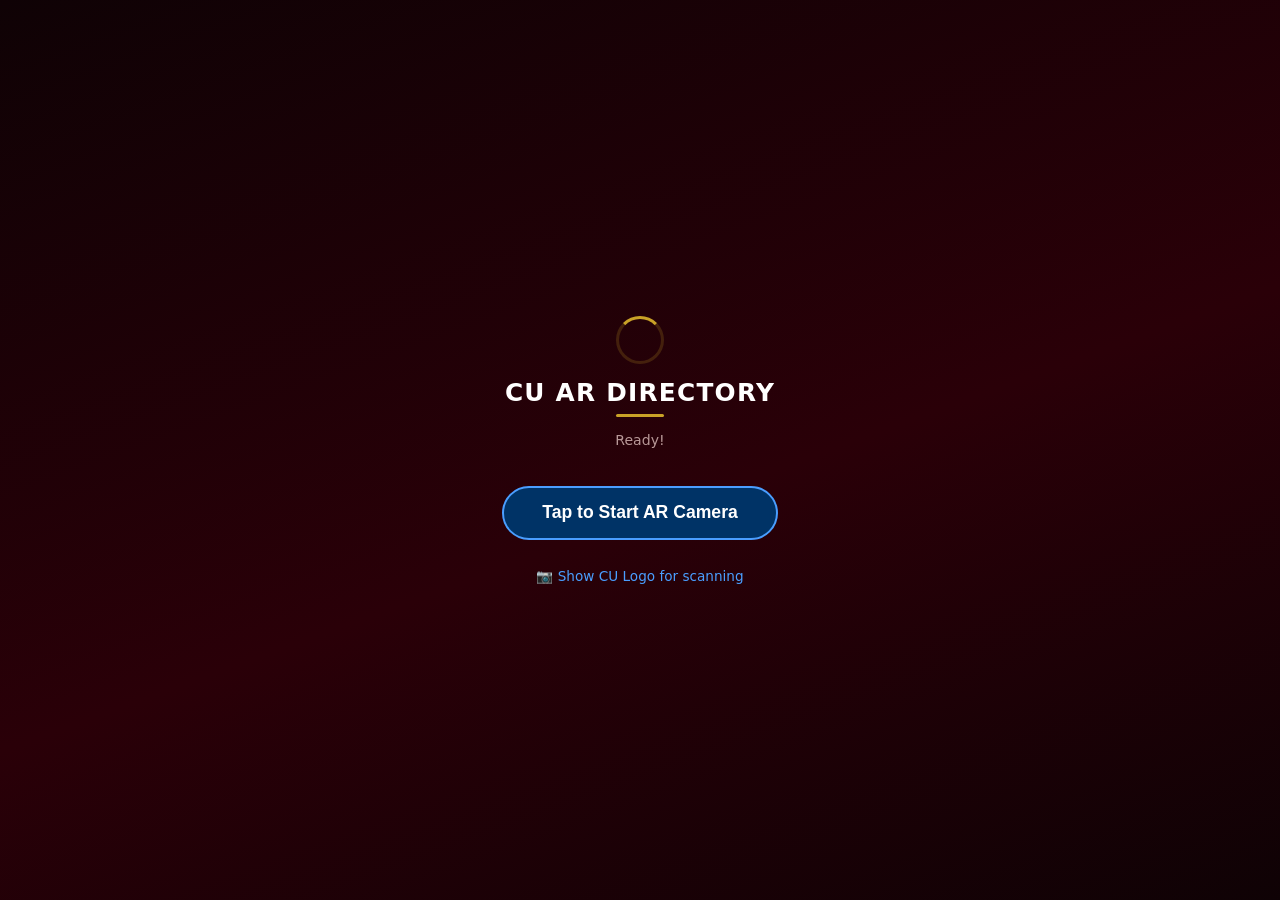
==== index.html @ 6912a51e "CU AR Department Directory: static site with 3D department mascots Co-Authored-By: Claude Opus 5.5 <" ====
<!DOCTYPE html>
<html lang="en">
<head>
<meta charset="UTF-8">
<meta name="viewport" content="width=device-width, initial-scale=1.0, user-scalable=no">
<title>CU AR Department Directory</title>
<link rel="stylesheet" href="css/style.css">
</head>
<body>
<div id="ar-container">
  <div id="loading-overlay">
    <div class="spinner" id="spinner"></div>
    <p class="loading-title">CU AR Directory</p>
    <p class="loading-sub" id="loading-sub">Loading AR engine...</p>
    <div id="progress-wrap" style="width:220px;height:10px;background:rgba(255,255,255,0.1);border-radius:9px;overflow:hidden;margin:0.5rem auto;display:none">
      <div id="progress-bar" style="height:100%;width:0%;background:#4a9eff;border-radius:9px;transition:width 0.3s"></div>
    </div>
    <button id="start-ar-btn"
      style="display:none;margin-top:1.5rem;padding:0.9rem 2.4rem;
             background:#003366;color:#fff;border:2px solid #4a9eff;
             border-radius:2rem;font-size:1.1rem;font-weight:700;cursor:pointer">
      Tap to Start AR Camera
    </button>
    <a href="target.html"
       style="display:block;margin-top:0.9rem;color:#4a9eff;font-size:0.85rem;text-decoration:none;">
      &#128247; Show CU Logo for scanning
    </a>
  </div>
  <div id="scan-hint" class="hidden">
    <p>Point camera at the <strong>CU Logo</strong></p>
  </div>
</div>
<script>
(function () {
  var sub  = document.getElementById('loading-sub');
  var wrap = document.getElementById('progress-wrap');
  var bar  = document.getElementById('progress-bar');

  var startTime = Date.now();
  wrap.style.display = 'block';
  sub.textContent    = 'Downloading AR engine (1.8 MB)...';

  var fakeTimer = setInterval(function () {
    var elapsed = (Date.now() - startTime) / 1000;
    var pct = Math.min(90, Math.round((1 - Math.exp(-elapsed / 30)) * 100));
    bar.style.width = pct + '%';
    sub.textContent = 'Downloading AR engine... ' + pct + '%';
  }, 500);

  var s = document.createElement('script');
  s.src = 'assets/mindar-bundle.js';
  s.onload = async function () {
    clearInterval(fakeTimer);
    bar.style.width = '100%';
    sub.textContent = 'AR engine loaded. Loading logos...';
    try {
      var res = await fetch('data/departments.json', { cache: 'no-cache' });
      var all = await res.json();
      window.DEPARTMENTS = all.map(function (d) {
        return { id: d.id, code: d.code, name: d.name, logo_path: d.logo_path };
      });
    } catch (e) {
      sub.textContent = '❌ Failed to load department list. Reload page.';
      sub.style.color = '#ff6666';
      return;
    }
    var s2 = document.createElement('script');
    s2.src = 'js/ar-main.js?v=' + Date.now() + '';
    s2.onerror = function () {
      sub.textContent = '❌ Failed to load AR logic. Reload page.';
      sub.style.color = '#ff6666';
    };
    document.head.appendChild(s2);
  };
  s.onerror = function () {
    clearInterval(fakeTimer);
    sub.textContent = '❌ Failed to load AR engine. Reload page.';
    sub.style.color = '#ff6666';
  };
  document.head.appendChild(s);
})();
</script>
</body>
</html>
---- css/style.css ----
/* ── Reset & Base ──────────────────────────────────────────────────────────── */
*, *::before, *::after { margin: 0; padding: 0; box-sizing: border-box; }

:root {
    --maroon:      #7a0019;
    --maroon-dark: #4a0010;
    --maroon-deep: #0f0205;
    --gold:        #c9a227;
    --gold-light:  #e2b93b;
    --gold-dim:    rgba(201, 162, 39, 0.15);
    --white:       #ffffff;
    --text-main:   #f5eaea;
    --text-muted:  #b89898;
    --card-bg:     rgba(255, 255, 255, 0.04);
    --card-border: rgba(201, 162, 39, 0.22);
    --shadow:      0 4px 24px rgba(0, 0, 0, 0.4);
}

body {
    font-family: 'Segoe UI', system-ui, -apple-system, sans-serif;
    background: var(--maroon-deep);
    color: var(--text-main);
    -webkit-font-smoothing: antialiased;
}

/* ── Spinner ─────────────────────────────────────────────────────────────── */
.spinner {
    width: 48px;
    height: 48px;
    border: 3px solid rgba(201, 162, 39, 0.2);
    border-top-color: var(--gold);
    border-radius: 50%;
    animation: spin 0.85s linear infinite;
    flex-shrink: 0;
}
@keyframes spin { to { transform: rotate(360deg); } }

/* ══════════════════════════════════════════════════════════════════
   AR PAGE
══════════════════════════════════════════════════════════════════ */
#ar-container {
    position: fixed;
    inset: 0;
    width: 100%;
    height: 100%;
    overflow: hidden;
}

/* Loading overlay */
#loading-overlay {
    position: fixed;
    inset: 0;
    background: linear-gradient(160deg, #0f0205 0%, #2a0008 55%, #0f0205 100%);
    display: flex;
    flex-direction: column;
    align-items: center;
    justify-content: center;
    gap: 0.9rem;
    z-index: 200;
    transition: opacity 0.4s;
}
#loading-overlay.hidden { display: none; }

.loading-title {
    font-size: 1.55rem;
    font-weight: 800;
    color: var(--white);
    letter-spacing: 0.05em;
    text-transform: uppercase;
}
.loading-title::after {
    content: '';
    display: block;
    width: 48px;
    height: 3px;
    background: var(--gold);
    border-radius: 2px;
    margin: 0.45rem auto 0;
}

.loading-sub {
    font-size: 0.88rem;
    color: var(--text-muted);
}

.error-msg {
    font-size: 0.95rem;
    color: #ff9090;
    text-align: center;
    line-height: 1.7;
    padding: 1rem 1.5rem;
    background: rgba(255, 60, 60, 0.07);
    border: 1px solid rgba(255, 60, 60, 0.2);
    border-radius: 0.75rem;
    max-width: 320px;
}

/* Scan hint */
#scan-hint {
    position: fixed;
    bottom: 2rem;
    left: 50%;
    transform: translateX(-50%);
    background: rgba(10, 0, 3, 0.8);
    backdrop-filter: blur(10px);
    -webkit-backdrop-filter: blur(10px);
    border: 1px solid rgba(201, 162, 39, 0.4);
    color: var(--text-main);
    padding: 0.65rem 1.5rem;
    border-radius: 2rem;
    font-size: 0.88rem;
    text-align: center;
    z-index: 100;
    white-space: nowrap;
}
#scan-hint strong { color: var(--gold-light); }
#scan-hint.hidden { display: none; }

/* ══════════════════════════════════════════════════════════════════
   DEPARTMENT PAGE
══════════════════════════════════════════════════════════════════ */
body.dept-page {
    overflow-y: auto;
    min-height: 100vh;
    background: linear-gradient(160deg, #0f0205 0%, #200008 50%, #0f0205 100%);
}

.dept-container {
    max-width: 760px;
    margin: 0 auto;
    padding: 1.5rem 1.25rem 3.5rem;
}

/* Back button */
.back-btn {
    display: inline-flex;
    align-items: center;
    gap: 0.45rem;
    background: rgba(255,255,255,0.04);
    color: var(--text-muted);
    border: 1px solid rgba(255,255,255,0.1);
    padding: 0.5rem 1.2rem;
    border-radius: 2rem;
    cursor: pointer;
    font-size: 0.85rem;
    font-family: inherit;
    margin-bottom: 1.5rem;
    transition: color 0.2s, border-color 0.2s, background 0.2s;
}
.back-btn:hover {
    color: var(--gold-light);
    border-color: rgba(201, 162, 39, 0.4);
    background: rgba(201, 162, 39, 0.07);
}
.back-btn:active { transform: scale(0.97); }

/* Department header */
.dept-header {
    display: flex;
    align-items: center;
    gap: 1.5rem;
    padding: 1.5rem;
    background: linear-gradient(135deg, rgba(122, 0, 25, 0.35), rgba(74, 0, 16, 0.2));
    border: 1px solid var(--card-border);
    border-radius: 1.1rem;
    margin-bottom: 1rem;
    box-shadow: var(--shadow);
    position: relative;
    overflow: hidden;
}
.dept-header::before {
    content: '';
    position: absolute;
    left: 0; top: 0; bottom: 0;
    width: 4px;
    background: linear-gradient(to bottom, var(--gold), var(--gold-light));
}

.dept-logo {
    width: 88px;
    height: 88px;
    object-fit: contain;
    flex-shrink: 0;
    border-radius: 0.6rem;
    background: rgba(255,255,255,0.06);
    padding: 6px;
}

.dept-code {
    display: inline-block;
    background: var(--gold-dim);
    color: var(--gold-light);
    border: 1px solid rgba(201, 162, 39, 0.35);
    padding: 0.18rem 0.7rem;
    border-radius: 0.3rem;
    font-size: 0.75rem;
    font-weight: 700;
    letter-spacing: 0.1em;
    text-transform: uppercase;
    margin-bottom: 0.5rem;
}

.dept-title h1 {
    font-size: 1.15rem;
    font-weight: 700;
    line-height: 1.4;
    color: var(--white);
}

/* Cards */
.dept-card {
    background: rgba(122, 0, 25, 0.12);
    border: 1px solid var(--card-border);
    border-radius: 1.1rem;
    padding: 1.4rem 1.5rem;
    margin-bottom: 1rem;
    box-shadow: var(--shadow);
}

.card-label {
    font-size: 0.7rem;
    font-weight: 700;
    letter-spacing: 0.12em;
    text-transform: uppercase;
    color: var(--gold);
    margin-bottom: 0.9rem;
    display: flex;
    align-items: center;
    gap: 0.5rem;
}
.card-label::before {
    content: '';
    display: inline-block;
    width: 14px;
    height: 2px;
    background: var(--gold);
    border-radius: 1px;
}

.dept-card p {
    color: #d4b8bb;
    font-size: 0.93rem;
    line-height: 1.8;
}

/* Programs list */
.programs-list {
    list-style: none;
    display: flex;
    flex-direction: column;
    gap: 0.5rem;
}
.programs-list li {
    color: #d4b8bb;
    font-size: 0.9rem;
    line-height: 1.5;
    padding: 0.55rem 1rem;
    background: rgba(201, 162, 39, 0.06);
    border-left: 3px solid var(--gold);
    border-radius: 0 0.45rem 0.45rem 0;
    transition: background 0.2s;
}
.programs-list li:hover {
    background: rgba(201, 162, 39, 0.12);
}

/* 3D viewer */
#mascot-viewer {
    width: 100%;
    border-radius: 0.7rem;
    overflow: hidden;
    background: #0f0205;
    min-height: 380px;
    position: relative;
    border: 1px solid rgba(201, 162, 39, 0.12);
}

.viewer-loading {
    display: flex;
    flex-direction: column;
    align-items: center;
    justify-content: center;
    gap: 0.75rem;
    height: 380px;
    color: var(--text-muted);
    font-size: 0.85rem;
}

.viewer-hint {
    text-align: center;
    color: var(--text-muted);
    font-size: 0.75rem;
    margin-top: 0.6rem;
    letter-spacing: 0.03em;
}

/* ── Responsive ──────────────────────────────────────────────────────────── */
@media (max-width: 480px) {
    .dept-header {
        flex-direction: column;
        text-align: center;
        padding-left: 1.5rem;
    }
    .dept-header::before { display: none; }
    .dept-title h1 { font-size: 1rem; }
    .dept-logo { width: 70px; height: 70px; }
    .card-label { justify-content: flex-start; }
}
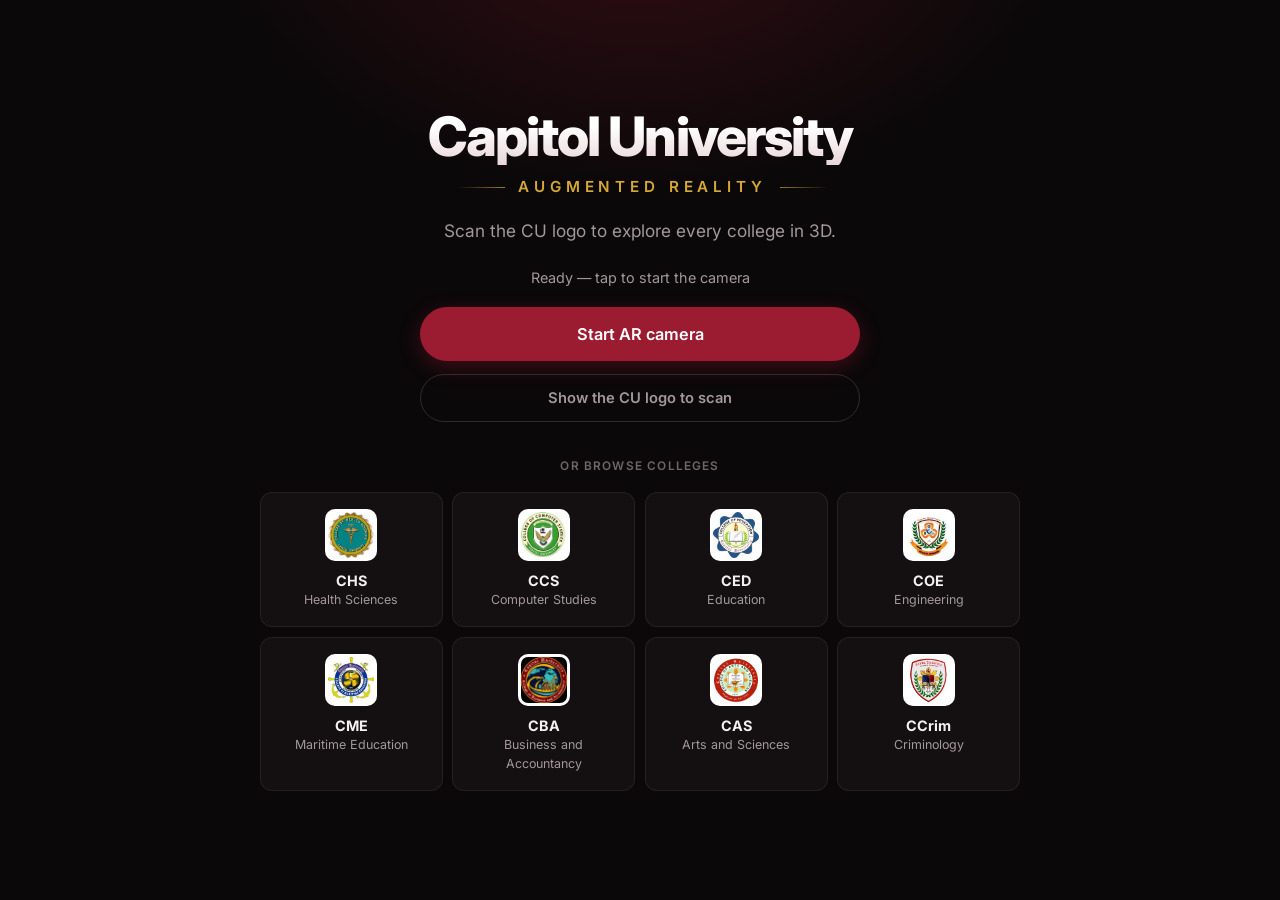
==== commit c9929b60: "Redesign: compact modern UI, lettering wordmark, college browse grid, responsive layout Co-Authored-" ====
--- a/index.html
+++ b/index.html
@@ -3,31 +3,32 @@
 <head>
 <meta charset="UTF-8">
 <meta name="viewport" content="width=device-width, initial-scale=1.0, user-scalable=no">
-<title>CU AR Department Directory</title>
+<title>Capitol University AR</title>
+<link rel="preconnect" href="https://fonts.googleapis.com">
+<link rel="preconnect" href="https://fonts.gstatic.com" crossorigin>
+<link href="https://fonts.googleapis.com/css2?family=Inter:wght@400;500;600;700;800&display=swap" rel="stylesheet">
 <link rel="stylesheet" href="css/style.css">
+<meta name="theme-color" content="#0b0809">
 </head>
 <body>
 <div id="ar-container">
   <div id="loading-overlay">
-    <div class="spinner" id="spinner"></div>
-    <p class="loading-title">CU AR Directory</p>
-    <p class="loading-sub" id="loading-sub">Loading AR engine...</p>
-    <div id="progress-wrap" style="width:220px;height:10px;background:rgba(255,255,255,0.1);border-radius:9px;overflow:hidden;margin:0.5rem auto;display:none">
-      <div id="progress-bar" style="height:100%;width:0%;background:#4a9eff;border-radius:9px;transition:width 0.3s"></div>
+    <div class="intro">
+      <header class="wordmark">
+        <h1>Capitol University</h1>
+        <p>Augmented Reality</p>
+      </header>
+      <p class="lead">Scan the CU logo to explore every college in 3D.</p>
+      <div class="status"><div class="spinner" id="spinner"></div><span class="loading-sub" id="loading-sub">Loading AR engine…</span></div>
+      <div id="progress-wrap" class="progress"><div id="progress-bar"></div></div>
+      <button id="start-ar-btn" class="btn btn-primary">Start AR camera</button>
+      <a href="target.html" class="btn btn-ghost">Show the CU logo to scan</a>
+      <p class="eyebrow section-label">Or browse colleges</p>
+      <div class="dept-grid" id="dept-grid"></div>
     </div>
-    <button id="start-ar-btn"
-      style="display:none;margin-top:1.5rem;padding:0.9rem 2.4rem;
-             background:#003366;color:#fff;border:2px solid #4a9eff;
-             border-radius:2rem;font-size:1.1rem;font-weight:700;cursor:pointer">
-      Tap to Start AR Camera
-    </button>
-    <a href="target.html"
-       style="display:block;margin-top:0.9rem;color:#4a9eff;font-size:0.85rem;text-decoration:none;">
-      &#128247; Show CU Logo for scanning
-    </a>
   </div>
   <div id="scan-hint" class="hidden">
-    <p>Point camera at the <strong>CU Logo</strong></p>
+    <span>Point your camera at the <strong>CU logo</strong></span>
   </div>
 </div>
 <script>
@@ -36,15 +37,32 @@
   var wrap = document.getElementById('progress-wrap');
   var bar  = document.getElementById('progress-bar');
 
+  fetch('data/departments.json', { cache: 'no-cache' }).then(function (r) { return r.json(); }).then(function (all) {
+    var grid = document.getElementById('dept-grid');
+    all.forEach(function (d) {
+      var a = document.createElement('a');
+      a.className = 'dept-tile';
+      a.href = 'department.html?id=' + d.id;
+      var img = document.createElement('img');
+      img.src = d.logo_path; img.alt = ''; img.loading = 'lazy';
+      var t = document.createElement('div');
+      var b = document.createElement('b'); b.textContent = d.code;
+      var sp = document.createElement('span'); sp.textContent = d.name.replace(/^College of /, '');
+      t.appendChild(b); t.appendChild(sp);
+      a.appendChild(img); a.appendChild(t);
+      grid.appendChild(a);
+    });
+  }).catch(function () {});
+
   var startTime = Date.now();
   wrap.style.display = 'block';
-  sub.textContent    = 'Downloading AR engine (1.8 MB)...';
+  sub.textContent    = 'Downloading AR engine (1.8 MB)…';
 
   var fakeTimer = setInterval(function () {
     var elapsed = (Date.now() - startTime) / 1000;
     var pct = Math.min(90, Math.round((1 - Math.exp(-elapsed / 30)) * 100));
     bar.style.width = pct + '%';
-    sub.textContent = 'Downloading AR engine... ' + pct + '%';
+    sub.textContent = 'Downloading AR engine… ' + pct + '%';
   }, 500);
 
   var s = document.createElement('script');
@@ -52,7 +70,7 @@
   s.onload = async function () {
     clearInterval(fakeTimer);
     bar.style.width = '100%';
-    sub.textContent = 'AR engine loaded. Loading logos...';
+    sub.textContent = 'AR engine loaded. Loading logos…';
     try {
       var res = await fetch('data/departments.json', { cache: 'no-cache' });
       var all = await res.json();
--- a/css/style.css
+++ b/css/style.css
@@ -1,308 +1,317 @@
-/* ── Reset & Base ──────────────────────────────────────────────────────────── */
+/* ── CU AR Directory — compact modern theme ─────────────────────────────── */
 *, *::before, *::after { margin: 0; padding: 0; box-sizing: border-box; }
 
 :root {
-    --maroon:      #7a0019;
-    --maroon-dark: #4a0010;
-    --maroon-deep: #0f0205;
-    --gold:        #c9a227;
-    --gold-light:  #e2b93b;
-    --gold-dim:    rgba(201, 162, 39, 0.15);
-    --white:       #ffffff;
-    --text-main:   #f5eaea;
-    --text-muted:  #b89898;
-    --card-bg:     rgba(255, 255, 255, 0.04);
-    --card-border: rgba(201, 162, 39, 0.22);
-    --shadow:      0 4px 24px rgba(0, 0, 0, 0.4);
-}
-
+    --bg:        #0b0809;
+    --surface:   #141011;
+    --surface-2: #1c1617;
+    --border:    rgba(255, 255, 255, 0.07);
+    --border-hi: rgba(255, 255, 255, 0.14);
+    --text:      #f4eff0;
+    --muted:     #a3979a;
+    --faint:     #6f6466;
+    --maroon:    #9b1b30;
+    --maroon-hi: #b8233b;
+    --gold:      #d6a935;
+    --radius:    14px;
+    --radius-sm: 10px;
+    --ease:      cubic-bezier(.2, .7, .3, 1);
+}
+
+html { -webkit-text-size-adjust: 100%; }
 body {
-    font-family: 'Segoe UI', system-ui, -apple-system, sans-serif;
-    background: var(--maroon-deep);
-    color: var(--text-main);
+    font-family: 'Inter', system-ui, -apple-system, 'Segoe UI', sans-serif;
+    background: var(--bg);
+    color: var(--text);
+    font-size: 15px;
+    line-height: 1.5;
     -webkit-font-smoothing: antialiased;
 }
-
-/* ── Spinner ─────────────────────────────────────────────────────────────── */
+a { color: inherit; text-decoration: none; }
+img { display: block; }
+:focus-visible { outline: 2px solid var(--gold); outline-offset: 2px; }
+
+/* ── Shared bits ────────────────────────────────────────────────────────── */
 .spinner {
-    width: 48px;
-    height: 48px;
-    border: 3px solid rgba(201, 162, 39, 0.2);
+    width: 16px; height: 16px;
+    border: 2px solid rgba(255, 255, 255, 0.12);
     border-top-color: var(--gold);
     border-radius: 50%;
-    animation: spin 0.85s linear infinite;
+    animation: spin .8s linear infinite;
     flex-shrink: 0;
 }
 @keyframes spin { to { transform: rotate(360deg); } }
-
-/* ══════════════════════════════════════════════════════════════════
-   AR PAGE
-══════════════════════════════════════════════════════════════════ */
-#ar-container {
-    position: fixed;
-    inset: 0;
+@keyframes rise { from { opacity: 0; transform: translateY(8px); } to { opacity: 1; transform: none; } }
+
+.btn {
+    display: flex; align-items: center; justify-content: center; gap: .5rem;
     width: 100%;
-    height: 100%;
-    overflow: hidden;
-}
-
-/* Loading overlay */
+    height: 46px;
+    padding: 0 1.2rem;
+    border-radius: 999px;
+    font-family: inherit; font-weight: 600; font-size: .95rem; line-height: 1;
+    border: 1px solid transparent;
+    cursor: pointer;
+    transition: background .2s, border-color .2s, transform .1s;
+}
+.btn:active { transform: scale(.98); }
+.btn-primary { background: var(--maroon); color: #fff; box-shadow: 0 6px 20px rgba(155, 27, 48, .35); }
+.btn-primary:hover { background: var(--maroon-hi); }
+.btn-ghost { background: transparent; color: var(--muted); border-color: var(--border-hi); height: 40px; font-size: .85rem; }
+.btn-ghost:hover { color: var(--text); border-color: rgba(255, 255, 255, .25); }
+
+.eyebrow {
+    font-size: .7rem; font-weight: 600;
+    letter-spacing: .1em; text-transform: uppercase;
+    color: var(--faint);
+}
+
+.chip {
+    display: inline-block;
+    font-size: .7rem; font-weight: 700; letter-spacing: .06em;
+    color: var(--gold);
+    background: rgba(214, 169, 53, .1);
+    padding: .2rem .55rem;
+    border-radius: 6px;
+}
+
+/* ══════════════════════════════════════════════════════════════════════════
+   AR / HOME PAGE
+══════════════════════════════════════════════════════════════════════════ */
+#ar-container { position: fixed; inset: 0; overflow: hidden; }
+
 #loading-overlay {
-    position: fixed;
-    inset: 0;
-    background: linear-gradient(160deg, #0f0205 0%, #2a0008 55%, #0f0205 100%);
-    display: flex;
-    flex-direction: column;
-    align-items: center;
-    justify-content: center;
-    gap: 0.9rem;
+    position: fixed; inset: 0;
     z-index: 200;
-    transition: opacity 0.4s;
+    overflow-y: auto;
+    background:
+        radial-gradient(600px 400px at 50% -10%, rgba(155, 27, 48, .28), transparent 70%),
+        var(--bg);
+    display: flex; flex-direction: column; align-items: center; justify-content: center;
+    padding: 2rem 16px;
 }
 #loading-overlay.hidden { display: none; }
 
-.loading-title {
-    font-size: 1.55rem;
+.intro {
+    width: 100%; max-width: 560px;
+    display: flex; flex-direction: column; gap: .85rem;
+    animation: rise .5s var(--ease) both;
+}
+
+/* Lettering wordmark */
+.wordmark { text-align: center; margin-bottom: .35rem; }
+.wordmark h1 {
+    font-size: clamp(2.1rem, 8.5vw, 3.4rem);
     font-weight: 800;
-    color: var(--white);
-    letter-spacing: 0.05em;
-    text-transform: uppercase;
-}
-.loading-title::after {
-    content: '';
-    display: block;
-    width: 48px;
-    height: 3px;
-    background: var(--gold);
-    border-radius: 2px;
-    margin: 0.45rem auto 0;
-}
-
-.loading-sub {
-    font-size: 0.88rem;
-    color: var(--text-muted);
-}
-
-.error-msg {
-    font-size: 0.95rem;
-    color: #ff9090;
-    text-align: center;
-    line-height: 1.7;
-    padding: 1rem 1.5rem;
-    background: rgba(255, 60, 60, 0.07);
-    border: 1px solid rgba(255, 60, 60, 0.2);
-    border-radius: 0.75rem;
-    max-width: 320px;
-}
-
-/* Scan hint */
-#scan-hint {
-    position: fixed;
-    bottom: 2rem;
-    left: 50%;
-    transform: translateX(-50%);
-    background: rgba(10, 0, 3, 0.8);
-    backdrop-filter: blur(10px);
-    -webkit-backdrop-filter: blur(10px);
-    border: 1px solid rgba(201, 162, 39, 0.4);
-    color: var(--text-main);
-    padding: 0.65rem 1.5rem;
-    border-radius: 2rem;
-    font-size: 0.88rem;
-    text-align: center;
-    z-index: 100;
-    white-space: nowrap;
-}
-#scan-hint strong { color: var(--gold-light); }
-#scan-hint.hidden { display: none; }
-
-/* ══════════════════════════════════════════════════════════════════
-   DEPARTMENT PAGE
-══════════════════════════════════════════════════════════════════ */
-body.dept-page {
-    overflow-y: auto;
-    min-height: 100vh;
-    background: linear-gradient(160deg, #0f0205 0%, #200008 50%, #0f0205 100%);
-}
-
-.dept-container {
-    max-width: 760px;
-    margin: 0 auto;
-    padding: 1.5rem 1.25rem 3.5rem;
-}
-
-/* Back button */
-.back-btn {
-    display: inline-flex;
-    align-items: center;
-    gap: 0.45rem;
-    background: rgba(255,255,255,0.04);
-    color: var(--text-muted);
-    border: 1px solid rgba(255,255,255,0.1);
-    padding: 0.5rem 1.2rem;
-    border-radius: 2rem;
-    cursor: pointer;
-    font-size: 0.85rem;
-    font-family: inherit;
-    margin-bottom: 1.5rem;
-    transition: color 0.2s, border-color 0.2s, background 0.2s;
-}
-.back-btn:hover {
-    color: var(--gold-light);
-    border-color: rgba(201, 162, 39, 0.4);
-    background: rgba(201, 162, 39, 0.07);
-}
-.back-btn:active { transform: scale(0.97); }
-
-/* Department header */
-.dept-header {
-    display: flex;
-    align-items: center;
-    gap: 1.5rem;
-    padding: 1.5rem;
-    background: linear-gradient(135deg, rgba(122, 0, 25, 0.35), rgba(74, 0, 16, 0.2));
-    border: 1px solid var(--card-border);
-    border-radius: 1.1rem;
-    margin-bottom: 1rem;
-    box-shadow: var(--shadow);
-    position: relative;
-    overflow: hidden;
-}
-.dept-header::before {
-    content: '';
-    position: absolute;
-    left: 0; top: 0; bottom: 0;
-    width: 4px;
-    background: linear-gradient(to bottom, var(--gold), var(--gold-light));
-}
-
-.dept-logo {
-    width: 88px;
-    height: 88px;
-    object-fit: contain;
-    flex-shrink: 0;
-    border-radius: 0.6rem;
-    background: rgba(255,255,255,0.06);
-    padding: 6px;
-}
-
-.dept-code {
-    display: inline-block;
-    background: var(--gold-dim);
-    color: var(--gold-light);
-    border: 1px solid rgba(201, 162, 39, 0.35);
-    padding: 0.18rem 0.7rem;
-    border-radius: 0.3rem;
-    font-size: 0.75rem;
-    font-weight: 700;
-    letter-spacing: 0.1em;
-    text-transform: uppercase;
-    margin-bottom: 0.5rem;
-}
-
-.dept-title h1 {
-    font-size: 1.15rem;
-    font-weight: 700;
-    line-height: 1.4;
-    color: var(--white);
-}
-
-/* Cards */
-.dept-card {
-    background: rgba(122, 0, 25, 0.12);
-    border: 1px solid var(--card-border);
-    border-radius: 1.1rem;
-    padding: 1.4rem 1.5rem;
-    margin-bottom: 1rem;
-    box-shadow: var(--shadow);
-}
-
-.card-label {
-    font-size: 0.7rem;
-    font-weight: 700;
-    letter-spacing: 0.12em;
+    line-height: 1.02;
+    letter-spacing: -.035em;
+    background: linear-gradient(180deg, #ffffff 30%, #e8d6d9 100%);
+    -webkit-background-clip: text; background-clip: text;
+    color: transparent;
+}
+.wordmark p {
+    display: flex; align-items: center; justify-content: center; gap: .8rem;
+    margin-top: .7rem;
+    font-size: clamp(.78rem, 2.8vw, .95rem);
+    font-weight: 600;
+    letter-spacing: .32em;
     text-transform: uppercase;
     color: var(--gold);
-    margin-bottom: 0.9rem;
-    display: flex;
-    align-items: center;
-    gap: 0.5rem;
-}
-.card-label::before {
-    content: '';
-    display: inline-block;
-    width: 14px;
-    height: 2px;
-    background: var(--gold);
-    border-radius: 1px;
-}
-
-.dept-card p {
-    color: #d4b8bb;
-    font-size: 0.93rem;
-    line-height: 1.8;
-}
-
-/* Programs list */
-.programs-list {
-    list-style: none;
-    display: flex;
-    flex-direction: column;
-    gap: 0.5rem;
-}
+    padding-left: .32em; /* balance the trailing letter-spacing */
+}
+.wordmark p::before, .wordmark p::after {
+    content: ''; height: 1px; width: clamp(24px, 8vw, 48px);
+    background: linear-gradient(90deg, transparent, rgba(214, 169, 53, .7));
+}
+.wordmark p::after { transform: scaleX(-1); }
+
+.lead {
+    text-align: center;
+    color: var(--muted);
+    font-size: clamp(.98rem, 3.6vw, 1.08rem);
+    margin-bottom: .6rem;
+}
+
+.status {
+    display: flex; align-items: center; justify-content: center; gap: .6rem;
+    font-size: .9rem; color: var(--muted); min-height: 22px;
+}
+.progress { display: none; height: 5px; background: var(--surface-2); border-radius: 99px; overflow: hidden; }
+#progress-bar { height: 100%; width: 0; background: linear-gradient(90deg, var(--maroon-hi), var(--gold)); border-radius: 99px; transition: width .3s; }
+
+.intro .btn { height: 54px; font-size: 1.02rem; }
+.intro .btn-ghost { height: 48px; font-size: .92rem; }
+#start-ar-btn { display: none; margin-top: .25rem; }
+
+.section-label { margin: 1.4rem 0 .15rem; text-align: center; font-size: .74rem; }
+
+.dept-grid { display: grid; grid-template-columns: repeat(2, minmax(0, 1fr)); gap: .6rem; }
+.dept-tile {
+    display: flex; align-items: center; gap: .75rem;
+    padding: .7rem .8rem;
+    background: var(--surface);
+    border: 1px solid var(--border);
+    border-radius: 12px;
+    transition: border-color .2s, background .2s, transform .15s;
+    min-width: 0;
+}
+.dept-tile:hover { border-color: var(--border-hi); background: var(--surface-2); transform: translateY(-1px); }
+.dept-tile img { width: 40px; height: 40px; border-radius: 10px; object-fit: contain; background: #fff; padding: 3px; flex-shrink: 0; }
+.dept-tile b { display: block; font-size: .9rem; font-weight: 700; }
+.dept-tile span { display: block; font-size: .78rem; color: var(--muted); white-space: nowrap; overflow: hidden; text-overflow: ellipsis; }
+.dept-tile > div { min-width: 0; }
+
+/* Very small phones: one college per row so names stay readable */
+@media (max-width: 359px) {
+    .dept-grid { grid-template-columns: 1fr; }
+}
+/* Tablets / desktop: wider column, 4 colleges per row */
+@media (min-width: 860px) {
+    .intro { max-width: 760px; }
+    .intro > .status, .intro > .progress, .intro > .btn, .intro > .lead {
+        width: 100%; max-width: 440px; align-self: center;
+    }
+    .dept-grid { grid-template-columns: repeat(4, minmax(0, 1fr)); }
+    .dept-tile { flex-direction: column; text-align: center; padding: 1rem .75rem; gap: .55rem; }
+    .dept-tile img { width: 52px; height: 52px; }
+    .dept-tile span { white-space: normal; }
+}
+/* Short landscape phones: don't vertically centre (would clip) */
+@media (max-height: 600px) {
+    #loading-overlay { justify-content: flex-start; }
+}
+
+.error-msg {
+    font-size: .9rem; color: #ffb3b3; text-align: center; line-height: 1.7;
+    padding: 1rem 1.25rem; max-width: 340px;
+    background: rgba(255, 70, 70, .06);
+    border: 1px solid rgba(255, 70, 70, .2);
+    border-radius: var(--radius);
+}
+
+#scan-hint {
+    position: fixed; bottom: calc(1.25rem + env(safe-area-inset-bottom)); left: 50%;
+    transform: translateX(-50%);
+    z-index: 100;
+    display: flex; align-items: center; gap: .5rem;
+    padding: .55rem 1rem;
+    background: rgba(11, 8, 9, .72);
+    backdrop-filter: blur(12px); -webkit-backdrop-filter: blur(12px);
+    border: 1px solid var(--border-hi);
+    border-radius: 999px;
+    font-size: .82rem; white-space: nowrap;
+}
+#scan-hint::before {
+    content: ''; width: 8px; height: 8px; border-radius: 50%;
+    background: var(--gold); box-shadow: 0 0 0 4px rgba(214, 169, 53, .2);
+    animation: pulse 1.6s ease-in-out infinite;
+}
+@keyframes pulse { 50% { box-shadow: 0 0 0 7px rgba(214, 169, 53, 0); } }
+#scan-hint strong { color: var(--gold); font-weight: 600; }
+#scan-hint.hidden { display: none; }
+
+/* ══════════════════════════════════════════════════════════════════════════
+   DEPARTMENT PAGE
+══════════════════════════════════════════════════════════════════════════ */
+body.dept-page {
+    min-height: 100vh;
+    background:
+        radial-gradient(700px 360px at 50% -120px, rgba(155, 27, 48, .22), transparent 70%),
+        var(--bg);
+}
+
+.topbar {
+    position: sticky; top: 0; z-index: 10;
+    display: flex; align-items: center; gap: .6rem;
+    height: 56px; padding: 0 16px;
+    background: rgba(11, 8, 9, .75);
+    backdrop-filter: blur(12px); -webkit-backdrop-filter: blur(12px);
+    border-bottom: 1px solid var(--border);
+}
+.icon-btn {
+    width: 36px; height: 36px; border-radius: 10px;
+    display: grid; place-items: center;
+    background: var(--surface); border: 1px solid var(--border);
+    color: var(--text); cursor: pointer; font: inherit;
+    transition: border-color .2s, background .2s;
+}
+.icon-btn:hover { border-color: var(--border-hi); background: var(--surface-2); }
+.icon-btn svg { width: 18px; height: 18px; }
+.topbar-title { font-size: .92rem; font-weight: 700; letter-spacing: -.01em; color: var(--text); }
+.topbar-title span { color: var(--gold); font-weight: 700; margin-left: .15rem; }
+
+.dept-container {
+    max-width: 1040px; margin: 0 auto;
+    padding: 1.25rem 16px 3rem;
+    animation: rise .45s var(--ease) both;
+}
+
+.dept-hero { display: flex; align-items: center; gap: .9rem; margin-bottom: 1.1rem; }
+.dept-logo {
+    width: 60px; height: 60px; flex-shrink: 0;
+    object-fit: contain;
+    background: #fff; padding: 4px;
+    border-radius: 14px;
+    box-shadow: 0 0 0 1px var(--border-hi), 0 8px 24px rgba(0, 0, 0, .35);
+}
+.dept-title h1 { font-size: 1.3rem; font-weight: 700; line-height: 1.25; letter-spacing: -.015em; margin-top: .3rem; }
+
+.dept-layout { display: grid; gap: .75rem; }
+
+.card {
+    background: var(--surface);
+    border: 1px solid var(--border);
+    border-radius: var(--radius);
+    padding: 1rem 1.1rem;
+}
+.card-head { display: flex; align-items: center; justify-content: space-between; margin-bottom: .6rem; }
+.card-head h2 { font-size: .95rem; font-weight: 650; }
+.card-head .count { font-size: .75rem; color: var(--faint); }
+.card p { color: var(--muted); font-size: .9rem; line-height: 1.65; }
+
+.programs-list { list-style: none; counter-reset: prog; }
 .programs-list li {
-    color: #d4b8bb;
-    font-size: 0.9rem;
-    line-height: 1.5;
-    padding: 0.55rem 1rem;
-    background: rgba(201, 162, 39, 0.06);
-    border-left: 3px solid var(--gold);
-    border-radius: 0 0.45rem 0.45rem 0;
-    transition: background 0.2s;
-}
-.programs-list li:hover {
-    background: rgba(201, 162, 39, 0.12);
-}
-
-/* 3D viewer */
-#mascot-viewer {
-    width: 100%;
-    border-radius: 0.7rem;
-    overflow: hidden;
-    background: #0f0205;
-    min-height: 380px;
-    position: relative;
-    border: 1px solid rgba(201, 162, 39, 0.12);
-}
-
+    counter-increment: prog;
+    display: flex; gap: .7rem; align-items: baseline;
+    padding: .55rem 0;
+    font-size: .88rem; color: #ddd3d4;
+    border-top: 1px solid var(--border);
+}
+.programs-list li:first-child { border-top: 0; padding-top: .1rem; }
+.programs-list li::before {
+    content: counter(prog, decimal-leading-zero);
+    font-size: .72rem; font-weight: 600; color: var(--gold);
+    font-variant-numeric: tabular-nums;
+    flex-shrink: 0;
+}
+
+/* Mascot viewer card */
+.viewer-card { padding: 0; overflow: hidden; }
+.viewer-card .card-head { padding: .85rem 1.1rem .7rem; margin: 0; }
+.viewer-card .card-head h2 { display: flex; flex-direction: column; gap: .1rem; }
+.viewer-card .card-head h2 .eyebrow { font-size: .65rem; }
+#mascot-viewer { position: relative; width: 100%; height: 340px; background: #050404; }
 .viewer-loading {
-    display: flex;
-    flex-direction: column;
-    align-items: center;
-    justify-content: center;
-    gap: 0.75rem;
-    height: 380px;
-    color: var(--text-muted);
-    font-size: 0.85rem;
-}
-
+    height: 100%;
+    display: flex; align-items: center; justify-content: center; gap: .6rem;
+    color: var(--muted); font-size: .82rem;
+}
 .viewer-hint {
-    text-align: center;
-    color: var(--text-muted);
-    font-size: 0.75rem;
-    margin-top: 0.6rem;
-    letter-spacing: 0.03em;
-}
-
-/* ── Responsive ──────────────────────────────────────────────────────────── */
-@media (max-width: 480px) {
-    .dept-header {
-        flex-direction: column;
-        text-align: center;
-        padding-left: 1.5rem;
-    }
-    .dept-header::before { display: none; }
-    .dept-title h1 { font-size: 1rem; }
-    .dept-logo { width: 70px; height: 70px; }
-    .card-label { justify-content: flex-start; }
-}
+    display: flex; align-items: center; gap: .35rem;
+    font-size: .72rem; color: var(--faint);
+}
+
+/* Desktop: viewer left, info right */
+@media (min-width: 860px) {
+    .dept-layout { grid-template-columns: 1.15fr 1fr; align-items: start; }
+    .viewer-card { position: sticky; top: 72px; }
+    #mascot-viewer { height: 440px; }
+    .dept-info { display: grid; gap: .75rem; }
+    .dept-hero { margin-bottom: 1.4rem; }
+    .dept-title h1 { font-size: 1.55rem; }
+}
+@media (max-width: 859px) { .dept-info { display: grid; gap: .75rem; } }
+
+@media (prefers-reduced-motion: reduce) {
+    *, *::before, *::after { animation: none !important; transition: none !important; }
+}
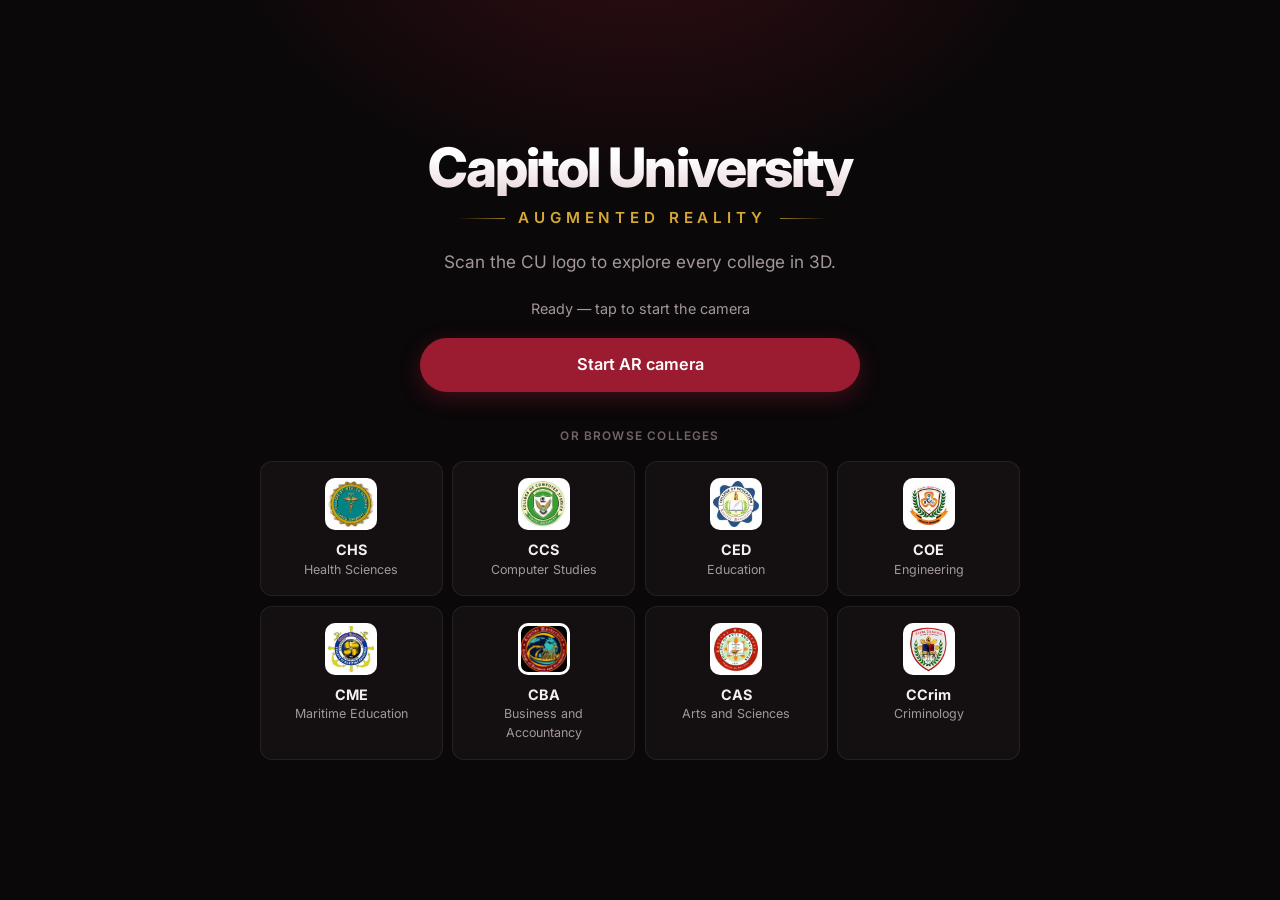
==== commit 6d1f155a: "Remove 'Show the CU logo to scan' option; scanning only Co-Authored-By: Claude Opus 5.5 <noreply@ant" ====
--- a/index.html
+++ b/index.html
@@ -22,7 +22,6 @@
       <div class="status"><div class="spinner" id="spinner"></div><span class="loading-sub" id="loading-sub">Loading AR engine…</span></div>
       <div id="progress-wrap" class="progress"><div id="progress-bar"></div></div>
       <button id="start-ar-btn" class="btn btn-primary">Start AR camera</button>
-      <a href="target.html" class="btn btn-ghost">Show the CU logo to scan</a>
       <p class="eyebrow section-label">Or browse colleges</p>
       <div class="dept-grid" id="dept-grid"></div>
     </div>
